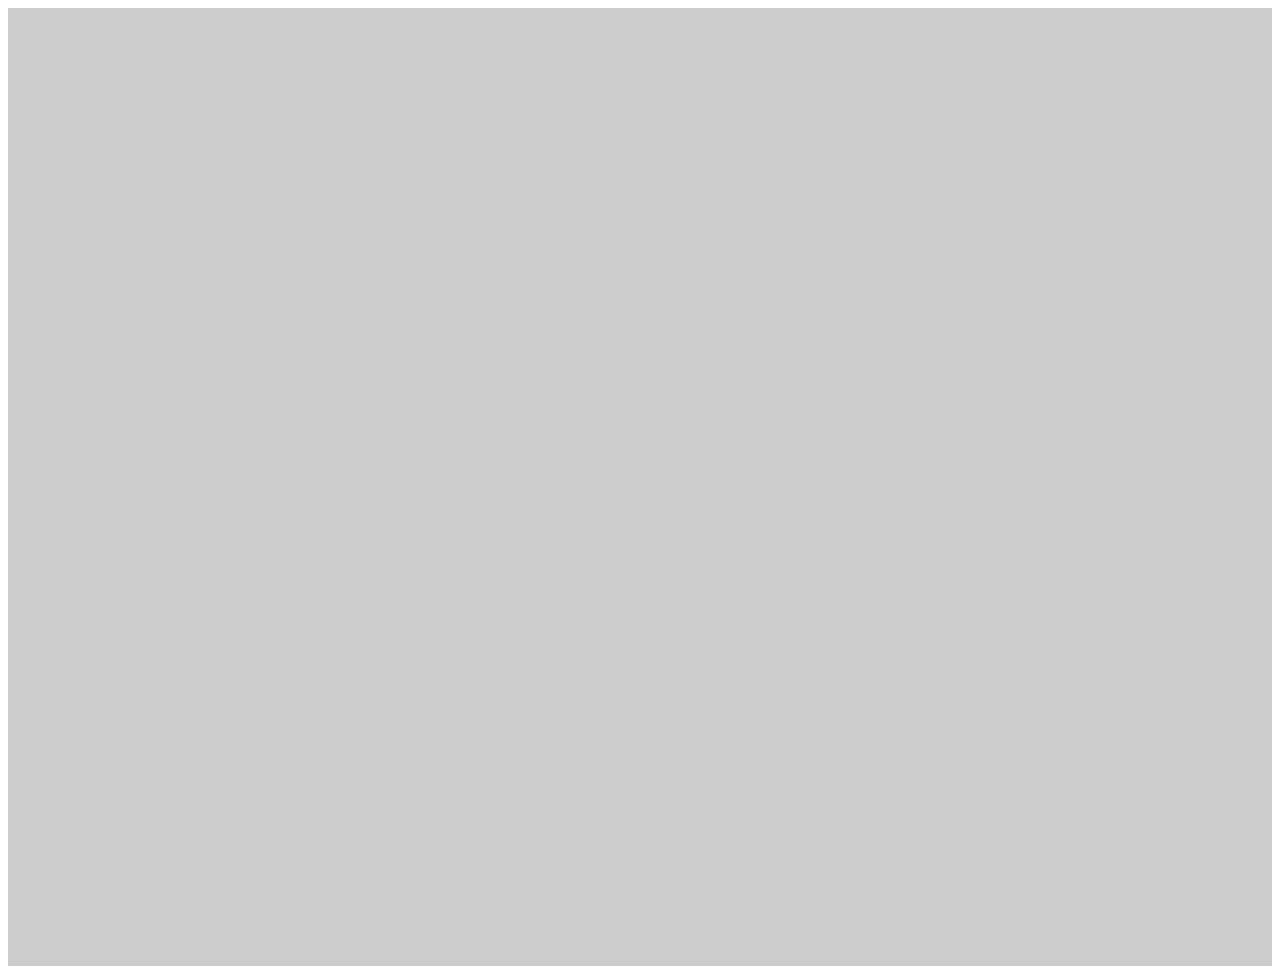
==== W2_個人網站/index.html @ 63a8c5d6 "CSS 檔案路徑調整" ====
<!DOCTYPE html>
<html lang="en">
  <head>
    <meta charset="UTF-8" />
    <meta name="viewport" content="width=device-width, initial-scale=1.0" />
    <title>W2_形象網站</title>
    <link rel="stylesheet" href="/W2_個人網站/style.css" />
  </head>
  <body>
    <header class="jumbotron"></header>
    <main>
      <section></section>
      <section></section>
      <section></section>
    </main>
    <footer></footer>
  </body>
</html>
---- W2_個人網站/style.css ----
.container {
    max-width: 1200px;
    margin: 0 auto;
}

.jumbotron {
    height: 958px;
    background-color: #ccc;
}
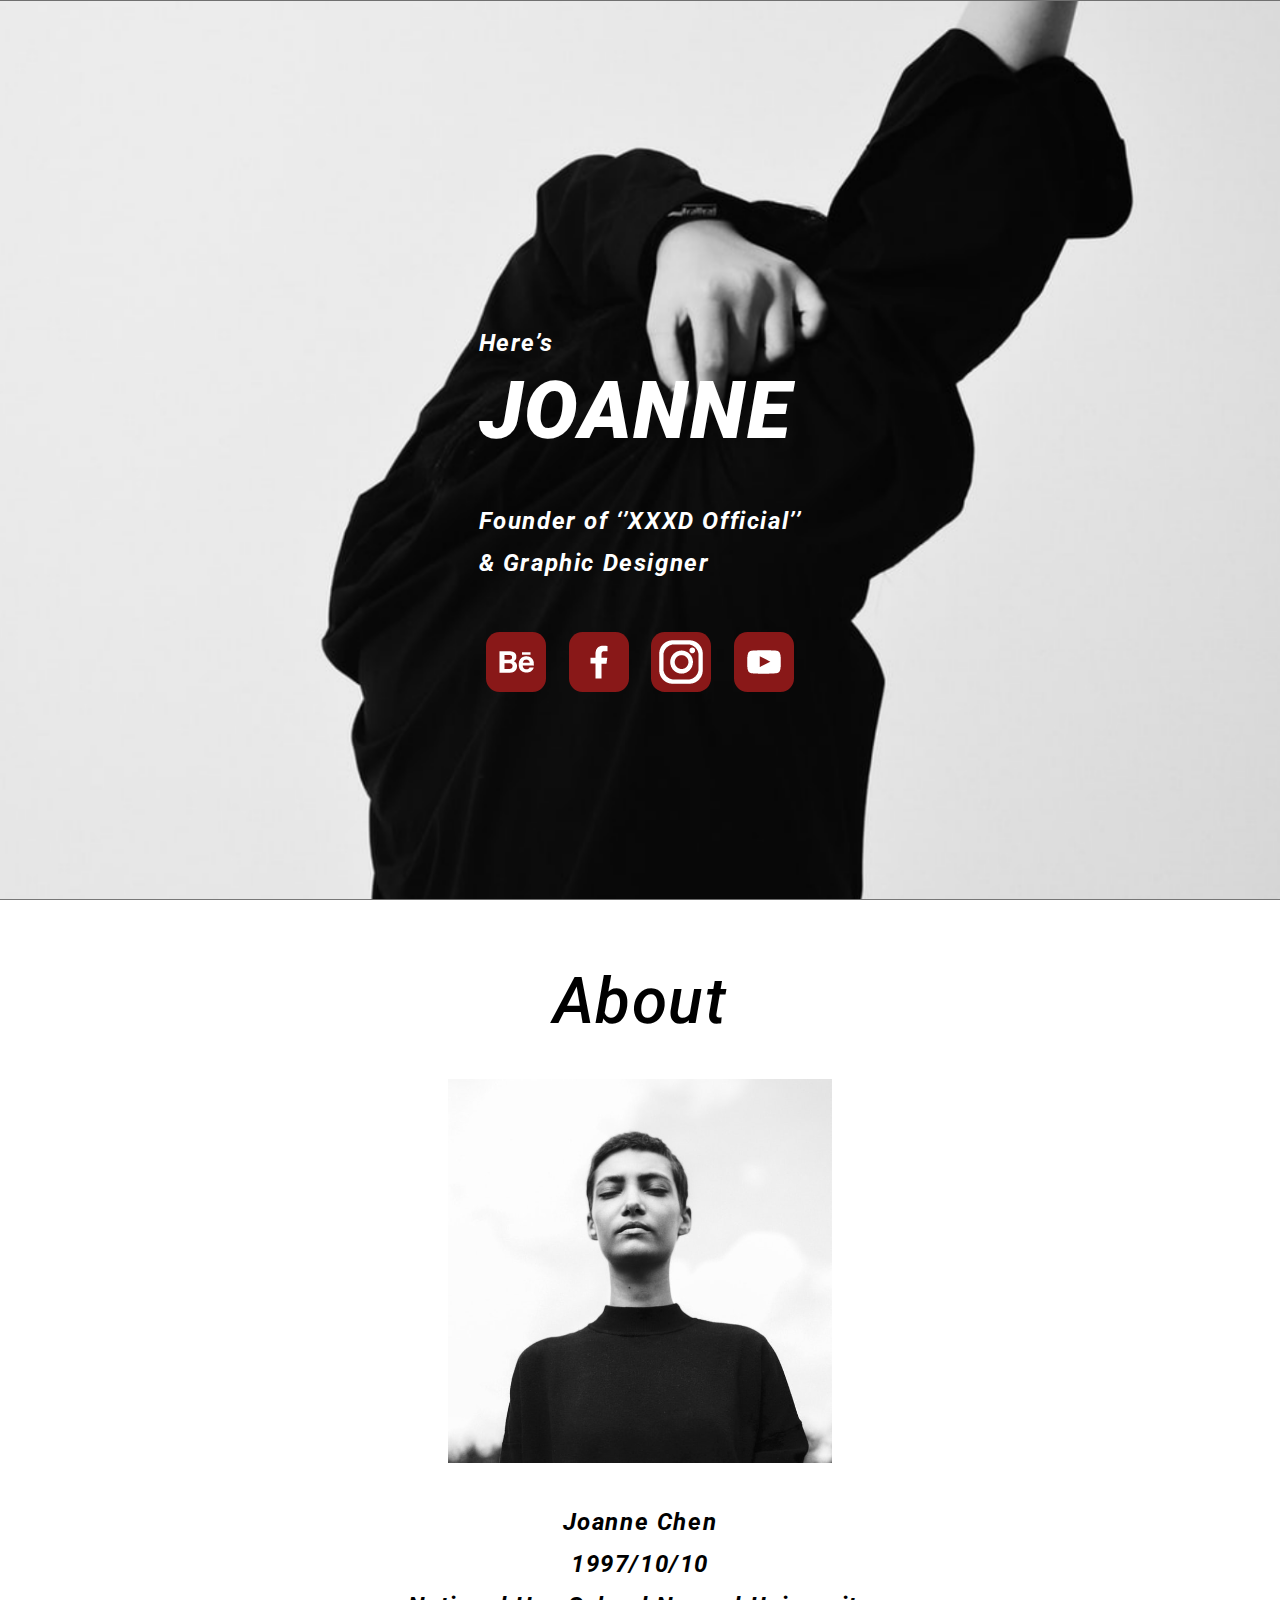
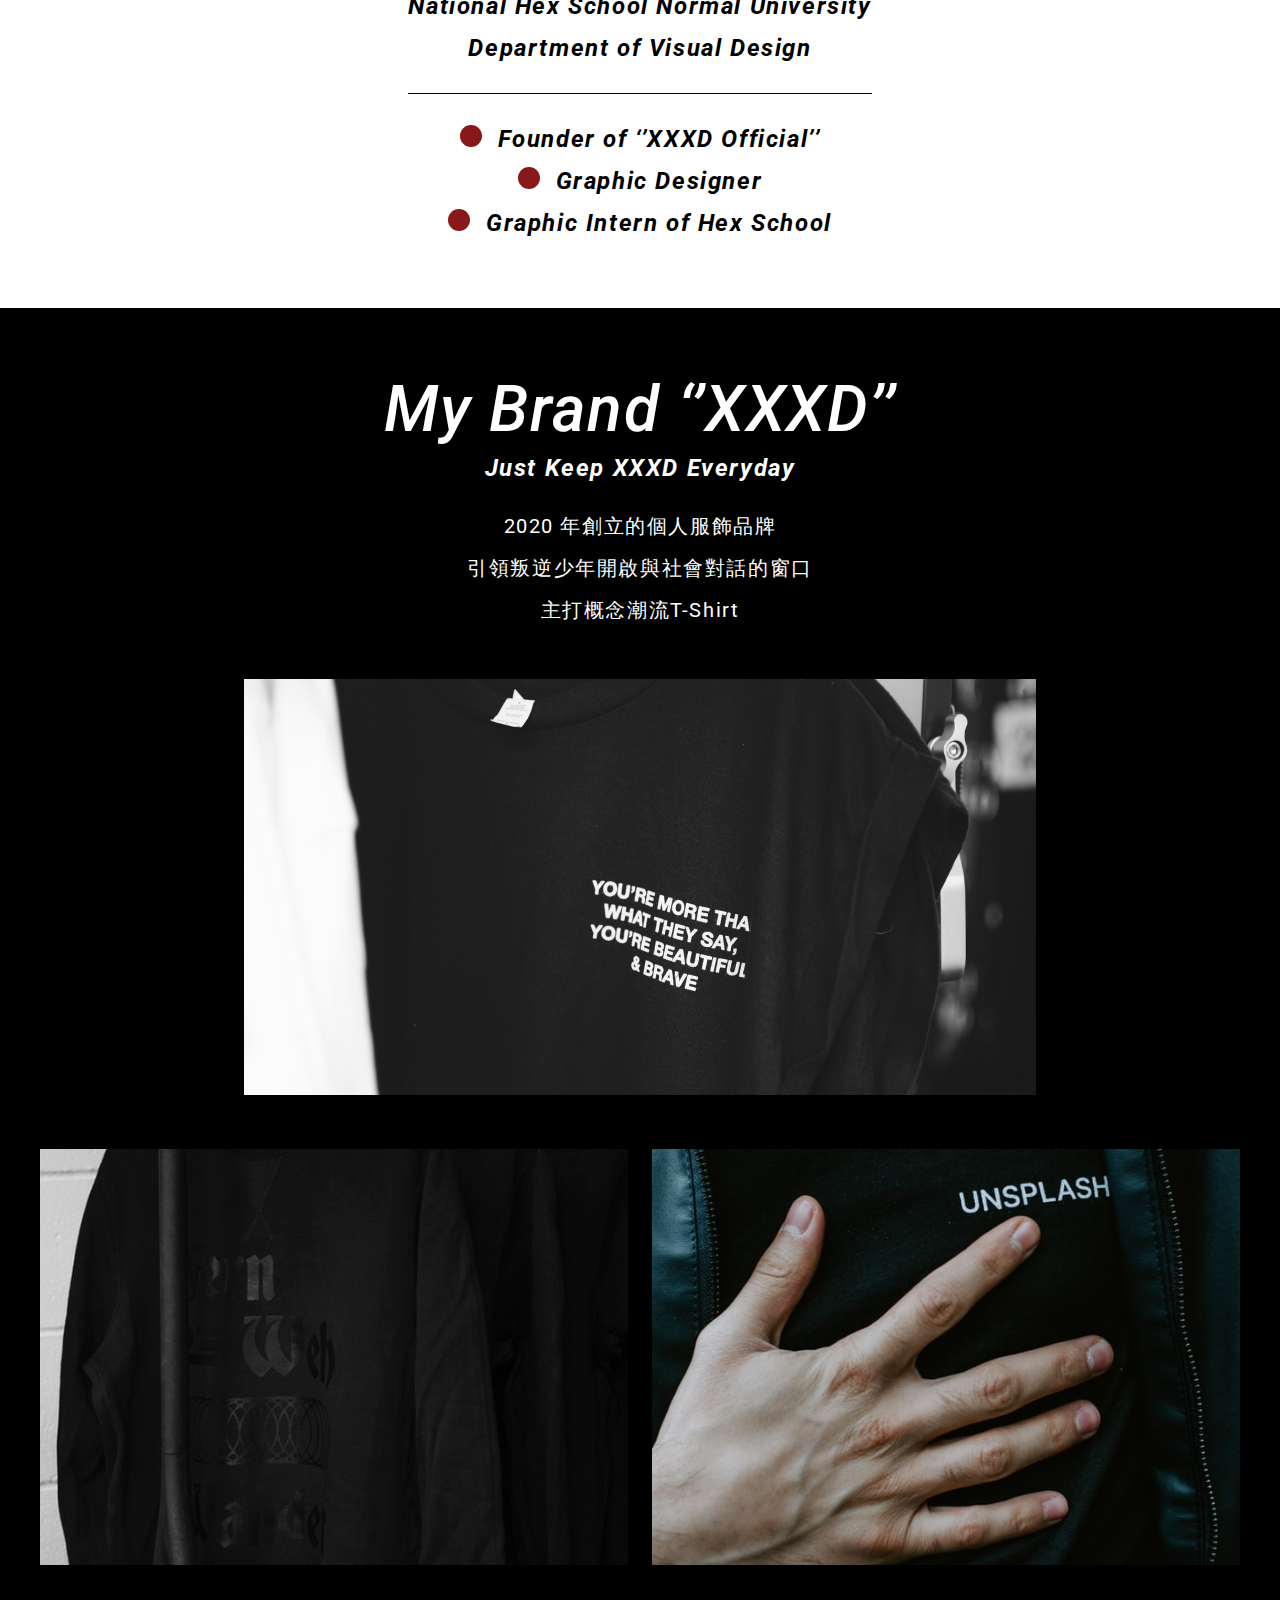
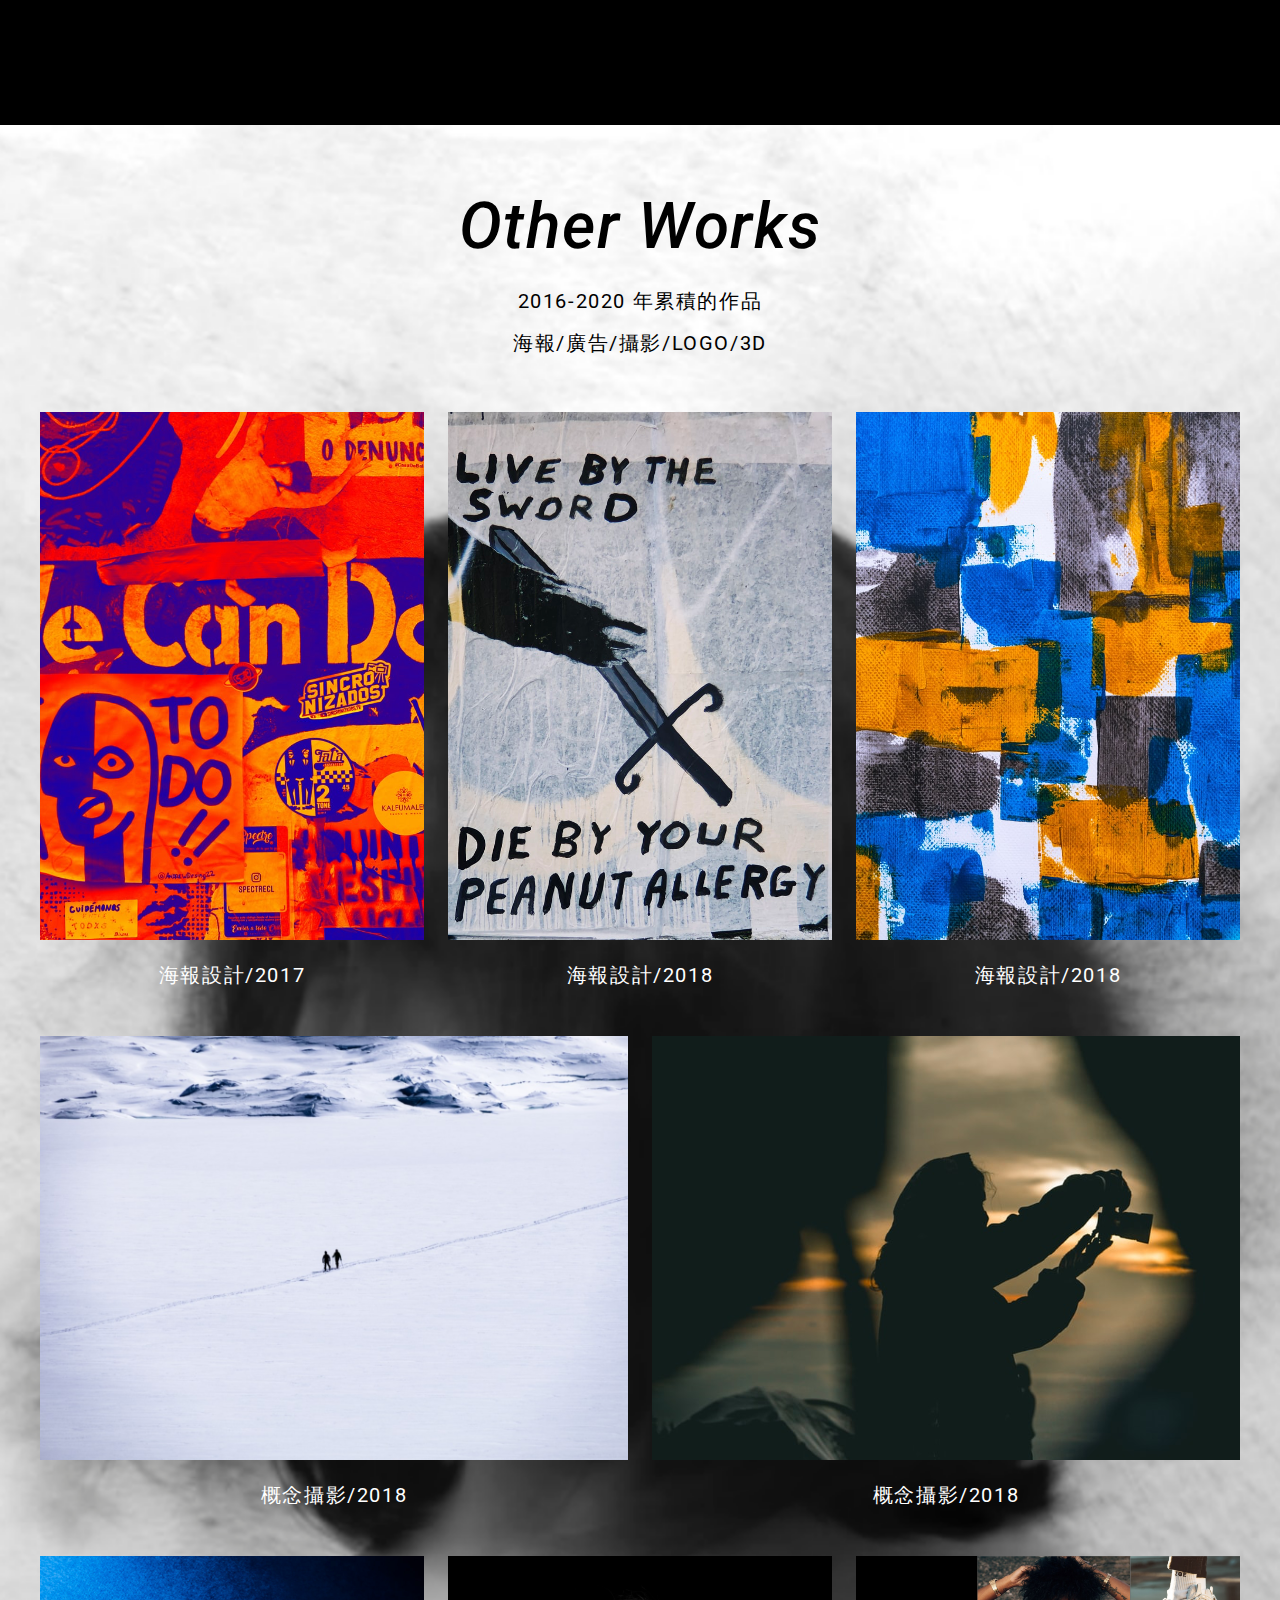
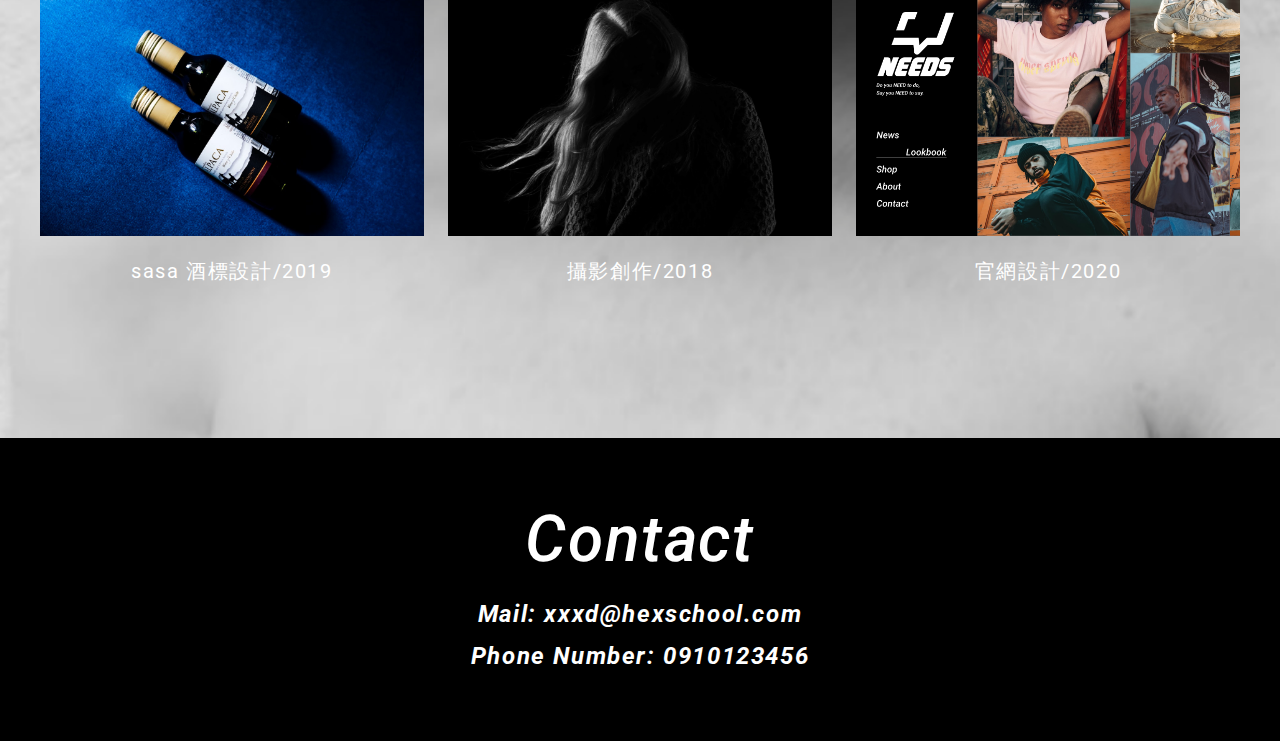
==== commit fc394dfa: "W2個人網站未修正版" ====
--- a/W2_個人網站/index.html
+++ b/W2_個人網站/index.html
@@ -4,15 +4,124 @@
     <meta charset="UTF-8" />
     <meta name="viewport" content="width=device-width, initial-scale=1.0" />
     <title>W2_形象網站</title>
+    <link rel="stylesheet" href="/W2_個人網站/reset.css" />
     <link rel="stylesheet" href="/W2_個人網站/style.css" />
   </head>
   <body>
-    <header class="jumbotron"></header>
+    <header class="jumbotron bg-adjust font-profile">
+      <div class="container">
+        <div class="jumbotron__title-box">
+          <h1 class="jumbotron__title"><span class="font-secondary">Here’s</span>JOANNE</h1>
+          <h2 class="font-secondary">
+            Founder of ‘’XXXD Official’’<br />
+            & Graphic Designer
+          </h2>
+        </div>
+        <div class="jumbotron__social-medias">
+          <a href="#"><img src="/W2_個人網站/imgs/social-icon_behance.png" alt="behance" /></a>
+          <a href="#"><img src="/W2_個人網站/imgs/social-icon_facebook.png" alt="facebook" /></a>
+          <a href="#"><img src="/W2_個人網站/imgs/social-icon_instagram.png" alt="instagram" /></a>
+          <a href="#"><img src="/W2_個人網站/imgs/social-icon_youtube.png" alt="youtube" /></a>
+        </div>
+      </div>
+    </header>
     <main>
-      <section></section>
-      <section></section>
-      <section></section>
+      <section class="about">
+        <div class="container">
+          <h3 class="section__title font-primary">About</h3>
+          <img class="about__avatar" src="/W2_個人網站/imgs/about.png" alt="Joanne Chen" />
+          <div class="about__content font-secondary">
+            <div class="about__content-basic">
+              <p>Joanne Chen</p>
+              <p>1997/10/10</p>
+              <p>National Hex School Normal University <br />Department of Visual Design</p>
+            </div>
+            <ul class="about__content-experience">
+              <li><span class="list-icon"></span>Founder of ‘’XXXD Official’’</li>
+              <li><span class="list-icon"></span>Graphic Designer</li>
+              <li><span class="list-icon"></span>Graphic Intern of Hex School</li>
+            </ul>
+          </div>
+        </div>
+      </section>
+      <section class="mybrand bg-black text-white">
+        <div class="container">
+          <h3 class="section__title font-primary">
+            My Brand ‘’XXXD’’
+            <span class="font-secondary">Just Keep XXXD Everyday</span>
+          </h3>
+          <div class="section__description">
+            <p>2020 年創立的個人服飾品牌</p>
+            <p>引領叛逆少年開啟與社會對話的窗口</p>
+            <p>主打概念潮流T-Shirt</p>
+          </div>
+          <ul class="section__gallery">
+            <li>
+              <a href="#"><img src="/W2_個人網站/imgs/mybrand_1.png" alt="mybrand_1" /></a>
+            </li>
+            <li>
+              <a href="#"><img src="/W2_個人網站/imgs/mybrand_2.png" alt="mybrand_2" /></a>
+            </li>
+            <li>
+              <a href="#"><img src="/W2_個人網站/imgs/mybrand_3.png" alt="mybrand_3" /></a>
+            </li>
+          </ul>
+        </div>
+      </section>
+      <section class="otherworks bg-adjust">
+        <div class="container">
+          <h3 class="section__title font-primary">Other Works</h3>
+          <div class="section__description">
+            <p>2016-2020 年累積的作品</p>
+            <p>海報/廣告/攝影/LOGO/3D</p>
+          </div>
+          <ul class="section__gallery text-white">
+            <li>
+              <a href="#"><img src="/W2_個人網站/imgs/otherworks_1.png" alt="海報設計/2017" /></a>
+              <span>海報設計/2017</span>
+            </li>
+            <li>
+              <a href="#"><img src="/W2_個人網站/imgs/otherworks_2.png" alt="海報設計/2018" /></a
+              ><span>海報設計/2018</span>
+            </li>
+            <li>
+              <a href="#"><img src="/W2_個人網站/imgs/otherworks_3.png" alt="海報設計/2018" /></a>
+              <span>海報設計/2018</span>
+            </li>
+            <li>
+              <a href="#"><img src="/W2_個人網站/imgs/otherworks_4.png" alt="概念攝影/2018" /></a
+              ><span>概念攝影/2018</span>
+            </li>
+            <li>
+              <a href="#"><img src="/W2_個人網站/imgs/otherworks_5.png" alt="概念攝影/2018" /></a>
+              <span>概念攝影/2018</span>
+            </li>
+            <li>
+              <a href="#"
+                ><img src="/W2_個人網站/imgs/otherworks_6.png" alt="sasa 酒標設計/2019"
+              /></a>
+              <span>sasa 酒標設計/2019</span>
+            </li>
+            <li>
+              <a href="#"><img src="/W2_個人網站/imgs/otherworks_7.png" alt="攝影創作/2018" /></a>
+              <span>攝影創作/2018</span>
+            </li>
+            <li>
+              <a href="#"><img src="/W2_個人網站/imgs/otherworks_8.png" alt="官網設計/2020" /></a>
+              <span>官網設計/2020</span>
+            </li>
+          </ul>
+        </div>
+      </section>
     </main>
-    <footer></footer>
+    <footer class="contact bg-black text-white">
+      <div class="container">
+        <h3 class="section__title font-primary">Contact</h3>
+        <ul class="contact__list font-secondary">
+          <li><a href="#">Mail: xxxd@hexschool.com</a></li>
+          <li><a href="#">Phone Number: 0910123456</a></li>
+        </ul>
+      </div>
+    </footer>
   </body>
 </html>
--- a/W2_個人網站/style.css
+++ b/W2_個人網站/style.css
@@ -1,9 +1,134 @@
+@import url('https://fonts.googleapis.com/css2?family=Roboto:ital,wght@1,400;1,500;1,700&display=swap');
+
+/* 基本設定、utility樣式 */
+body {
+    text-align: center;
+    letter-spacing: 0.1rem;
+    font: normal 400 20px Roboto;
+    line-height: 42px;
+}
+
+a {
+    display: inline-block;
+    text-decoration: none;
+    color: currentcolor;
+}
+
+a:hover {
+    transition: all .3s;
+    transform: translateY(-3px);
+}
+
+span {
+    display: block;
+}
+
 .container {
     max-width: 1200px;
+    margin: auto;
+    padding: 64px 0;
+}
+
+.bg-adjust {
+    background-size: cover;
+    background-position: center;
+}
+
+.bg-black {
+    background-color: #000;
+}
+
+.text-white {
+    color: #fff;
+}
+
+.font-primary {
+    font: italic normal 500 64px Roboto;
+    line-height: 75px;
+}
+
+.font-secondary {
+    font: italic normal bold 24px Roboto;
+    line-height: 42px;
+}
+
+/* 基本區塊元件樣式 */
+.section__title {
+    margin-bottom: 16px;
+}
+
+.section__description {
+    margin-bottom: 48px;
+}
+
+.section__gallery {
+    display: flex;
+    justify-content: center;
+    flex-wrap: wrap;
+    margin: 0 -12px;
+    margin-bottom: 42px;
+}
+
+.section__gallery li {
+    margin-bottom: 40px;
+    padding: 0 12px;
+}
+
+.list-icon {
+    display: inline-block;
+    margin-right: 16px;
+    width: 22px;
+    height: 22px;
+    background-color: #891818;
+    border-radius: 50%;
+}
+
+/* 個別區塊樣式 */
+
+.jumbotron {
+    height: 100vh;
+    background-image: url(/W2_個人網站/imgs/jumbotron_bg.png);
+}
+
+.jumbotron .container {
+    height: 100%;
+    display: flex;
+    flex-direction: column;
+    justify-content: center;
+    align-items: center
+}
+
+.jumbotron__title-box {
+    color: #fff;
+    margin-bottom: 48px;
+    text-align: left;
+}
+
+.jumbotron__title {
+    font: italic normal 900 80px Roboto;
+    margin-bottom: 42px;
+}
+
+.jumbotron__social-medias a {
+    margin: 0;
+    padding: 0 8px;
+}
+
+.about__avatar {
+    padding: 24px 0;
+}
+
+.about__content {
+    max-width: fit-content;
     margin: 0 auto;
 }
 
-.jumbotron {
-    height: 958px;
-    background-color: #ccc;
-}+.about__content-basic {
+    padding-bottom: 24px;
+    margin-bottom: 24px;
+    border-bottom: 1px solid #000
+}
+
+.otherworks {
+    background-image: url(/W2_個人網站/imgs/otherworks_bg.png);
+}
